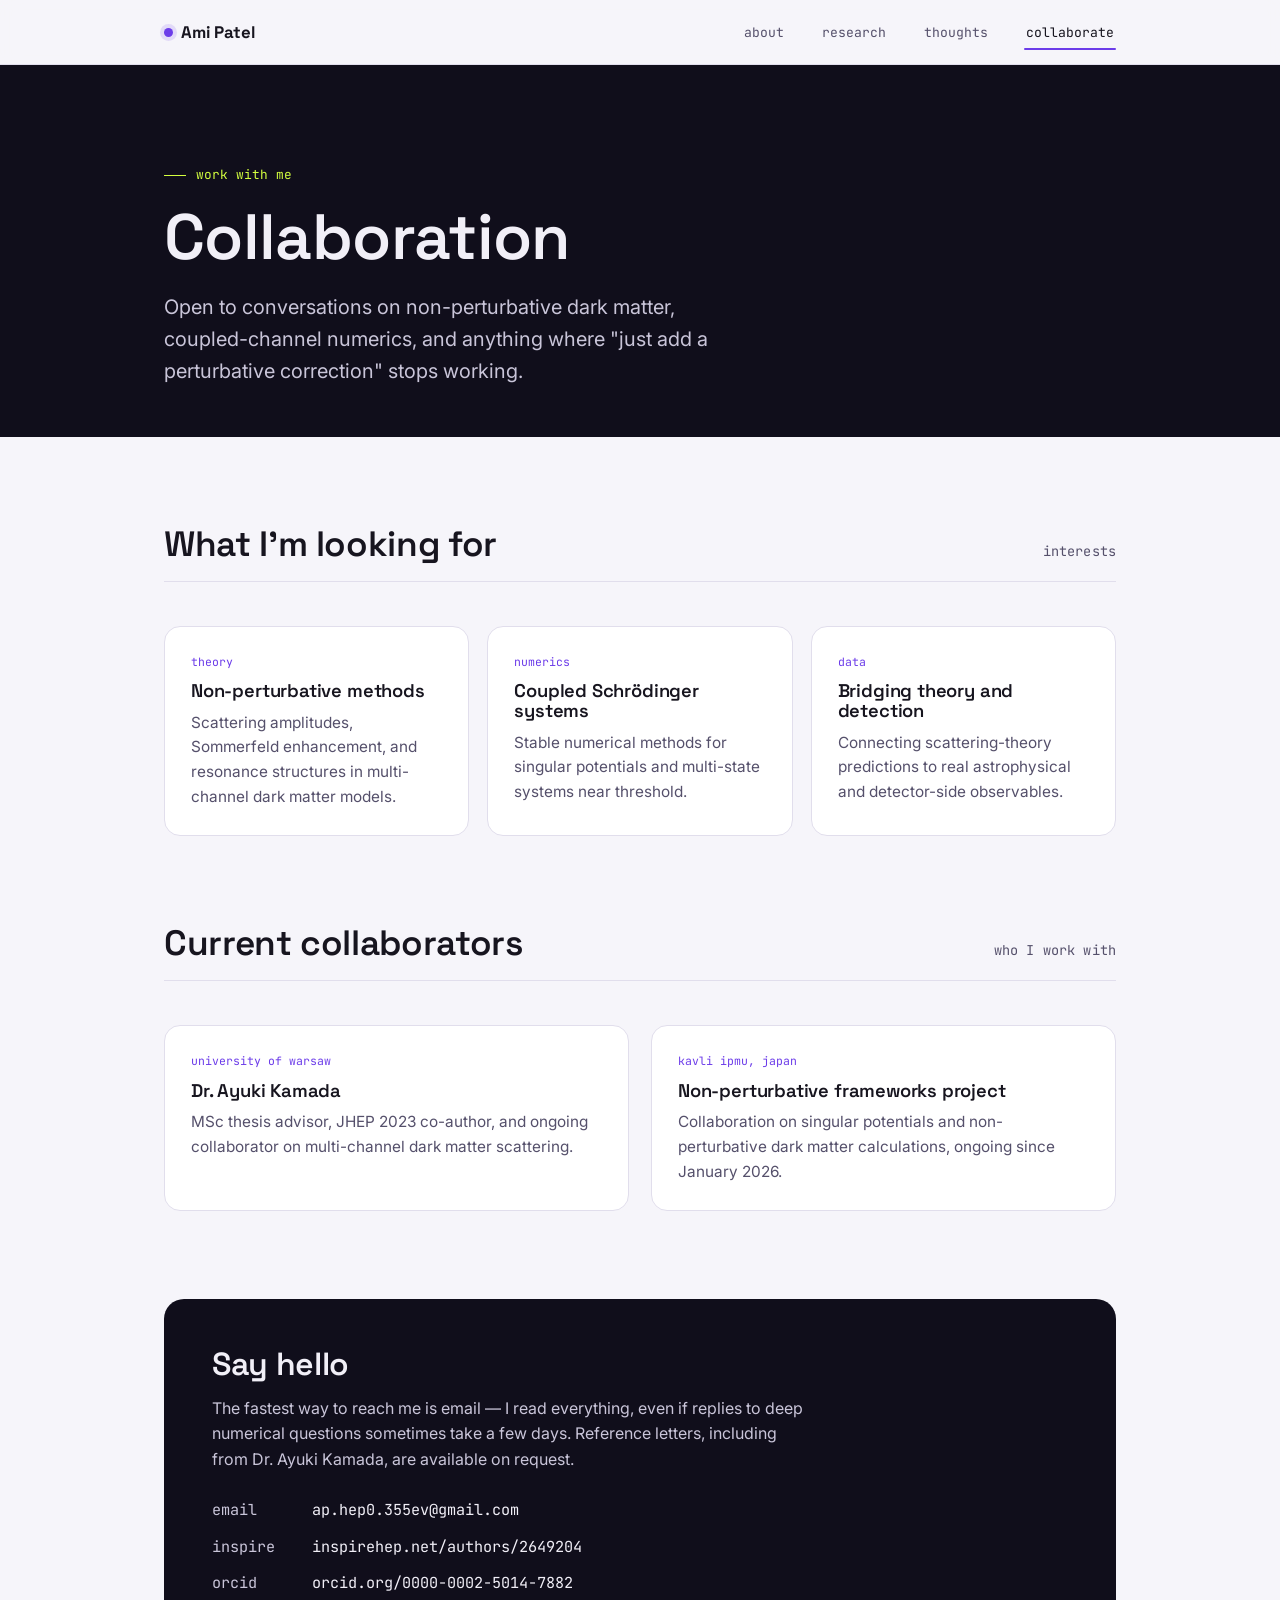
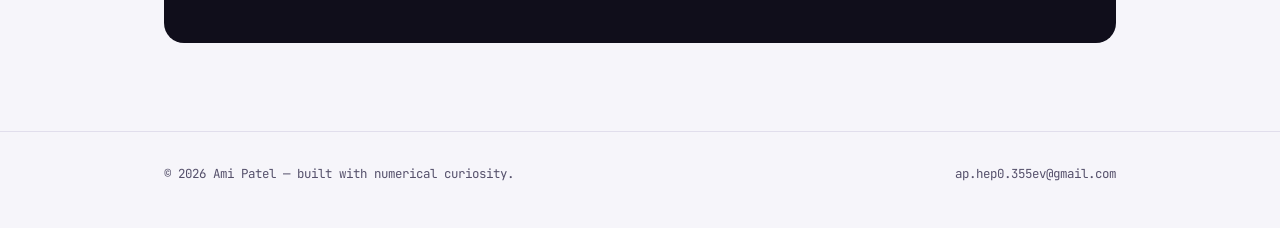
==== collaboration.html @ 32227dde "Add files via upload" ====
<!DOCTYPE html>
<html lang="en">
<head>
<meta charset="UTF-8">
<meta name="viewport" content="width=device-width, initial-scale=1.0">
<title>Collaboration — Ami Patel</title>
<meta name="description" content="Get in touch with Ami Patel about collaboration in dark matter theory and numerical methods.">
<link rel="preconnect" href="https://fonts.googleapis.com">
<link rel="preconnect" href="https://fonts.gstatic.com" crossorigin>
<link href="https://fonts.googleapis.com/css2?family=Space+Grotesk:wght@400;500;600;700&family=Inter:wght@400;500;600&family=JetBrains+Mono:wght@400;500&display=swap" rel="stylesheet">
<link rel="stylesheet" href="styles.css">
</head>
<body>

<nav class="site-nav">
  <div class="wrap">
    <a href="index.html" class="nav-mark"><span class="dot"></span>Ami Patel</a>
    <button class="nav-toggle" aria-expanded="false">menu</button>
    <div class="nav-links">
      <a href="index.html">about</a>
      <a href="research.html">research</a>
      <a href="thoughts.html">thoughts</a>
      <a href="collaboration.html" aria-current="page">collaborate</a>
    </div>
  </div>
</nav>

<header class="hero" style="padding-bottom: 10px;">
  <div class="wrap" style="padding-bottom: 40px;">
    <div class="eyebrow">work with me</div>
    <h1 style="font-size: clamp(2.2rem, 6vw, 4rem);">Collaboration</h1>
    <p class="subhead">Open to conversations on non-perturbative dark matter, coupled-channel
      numerics, and anything where "just add a perturbative correction" stops working.</p>
  </div>
</header>

<main>

  <section class="block">
    <div class="wrap">
      <div class="block-head">
        <h2>What I'm looking for</h2>
        <span class="idx mono">interests</span>
      </div>
      <div class="grid-3">
        <div class="card">
          <div class="card-eyebrow">theory</div>
          <h3>Non-perturbative methods</h3>
          <p>Scattering amplitudes, Sommerfeld enhancement, and resonance structures in
            multi-channel dark matter models.</p>
        </div>
        <div class="card">
          <div class="card-eyebrow">numerics</div>
          <h3>Coupled Schrödinger systems</h3>
          <p>Stable numerical methods for singular potentials and multi-state systems near
            threshold.</p>
        </div>
        <div class="card">
          <div class="card-eyebrow">data</div>
          <h3>Bridging theory and detection</h3>
          <p>Connecting scattering-theory predictions to real astrophysical and detector-side
            observables.</p>
        </div>
      </div>
    </div>
  </section>

  <section class="block" style="padding-top:0;">
    <div class="wrap">
      <div class="block-head">
        <h2>Current collaborators</h2>
        <span class="idx mono">who I work with</span>
      </div>
      <div class="grid-2">
        <div class="card">
          <div class="card-eyebrow">university of warsaw</div>
          <h3>Dr. Ayuki Kamada</h3>
          <p>MSc thesis advisor, JHEP 2023 co-author, and ongoing collaborator on multi-channel
            dark matter scattering.</p>
        </div>
        <div class="card">
          <div class="card-eyebrow">kavli ipmu, japan</div>
          <h3>Non-perturbative frameworks project</h3>
          <p>Collaboration on singular potentials and non-perturbative dark matter calculations,
            ongoing since January 2026.</p>
        </div>
      </div>
    </div>
  </section>

  <section class="block" style="padding-top:0;">
    <div class="wrap">
      <div class="collab-panel">
        <h2>Say hello</h2>
        <p>The fastest way to reach me is email — I read everything, even if replies to deep
          numerical questions sometimes take a few days. Reference letters, including from
          Dr. Ayuki Kamada, are available on request.</p>
        <div class="contact-list">
          <a href="mailto:ap.hep0.355ev@gmail.com"><span class="k">email</span> ap.hep0.355ev@gmail.com</a>
          <a href="#"><span class="k">inspire</span> inspirehep.net/authors/2649204</a>
          <a href="#"><span class="k">orcid</span> orcid.org/0000-0002-5014-7882</a>
        </div>
      </div>
    </div>
  </section>

</main>

<footer>
  <div class="wrap">
    <span>© 2026 Ami Patel — built with numerical curiosity.</span>
    <span><a href="mailto:ap.hep0.355ev@gmail.com">ap.hep0.355ev@gmail.com</a></span>
  </div>
</footer>

<script src="script.js"></script>
</body>
</html>
---- styles.css ----
/* ============================================================
   Ami Patel — Personal site
   Design tokens
   ============================================================ */

:root {
  /* Color */
  --paper:          #F6F5FA;   /* page background — cool off-white, violet undertone */
  --paper-raised:   #FFFFFF;   /* card surfaces */
  --void:           #100E1B;   /* deep background for hero / dark sections */
  --void-raised:    #18152A;   /* dark surfaces */
  --ink:            #17151F;   /* primary text on light */
  --ink-soft:       #55506B;   /* secondary text on light */
  --bone:           #F1EFF7;   /* primary text on dark */
  --mist:           #C9C5D9;   /* muted text / rules on dark */
  --hairline:       #E1DEEC;   /* rules on light */
  --signal-violet:  #6C3CE9;   /* theory / wavefunction accent */
  --signal-violet-dim: #8B6EF0;
  --signal-lime:    #D4FF3F;   /* detection / pop accent */
  --signal-lime-dim: #A9CC33;

  /* Type */
  --font-display: "Space Grotesk", "Helvetica Neue", Arial, sans-serif;
  --font-body:    "Inter", "Helvetica Neue", Arial, sans-serif;
  --font-mono:    "JetBrains Mono", "SF Mono", Consolas, monospace;

  /* Layout */
  --max-w: 1080px;
  --edge: clamp(20px, 5vw, 64px);
}

* { box-sizing: border-box; }
html { scroll-behavior: smooth; }

body {
  margin: 0;
  background: var(--paper);
  color: var(--ink);
  font-family: var(--font-body);
  font-size: 16px;
  line-height: 1.6;
  -webkit-font-smoothing: antialiased;
}

img, svg { display: block; max-width: 100%; }

a { color: inherit; text-decoration: none; }

h1, h2, h3, h4 {
  font-family: var(--font-display);
  font-weight: 600;
  line-height: 1.08;
  margin: 0;
  letter-spacing: -0.01em;
}

p { margin: 0 0 1em; }
p:last-child { margin-bottom: 0; }

.mono {
  font-family: var(--font-mono);
  letter-spacing: 0.01em;
}

.wrap {
  max-width: var(--max-w);
  margin: 0 auto;
  padding: 0 var(--edge);
}

/* ---------------- Nav ---------------- */

.site-nav {
  position: sticky;
  top: 0;
  z-index: 50;
  background: rgba(246, 245, 250, 0.86);
  backdrop-filter: blur(10px);
  border-bottom: 1px solid var(--hairline);
}

.site-nav .wrap {
  display: flex;
  align-items: center;
  justify-content: space-between;
  height: 64px;
}

.nav-mark {
  font-family: var(--font-display);
  font-weight: 700;
  font-size: 1.05rem;
  display: flex;
  align-items: center;
  gap: 8px;
}

.nav-mark .dot {
  width: 9px;
  height: 9px;
  border-radius: 50%;
  background: var(--signal-violet);
  box-shadow: 0 0 0 4px rgba(108, 60, 233, 0.14);
}

.nav-links {
  display: flex;
  gap: clamp(16px, 3vw, 34px);
  font-family: var(--font-mono);
  font-size: 0.82rem;
  text-transform: lowercase;
}

.nav-links a {
  position: relative;
  padding: 4px 2px;
  color: var(--ink-soft);
  transition: color 0.15s ease;
}

.nav-links a:hover,
.nav-links a[aria-current="page"] { color: var(--ink); }

.nav-links a[aria-current="page"]::after {
  content: "";
  position: absolute;
  left: 0; right: 0; bottom: -3px;
  height: 2px;
  background: var(--signal-violet);
  border-radius: 2px;
}

.nav-toggle {
  display: none;
}

/* ---------------- Buttons / tags ---------------- */

.btn {
  display: inline-flex;
  align-items: center;
  gap: 8px;
  font-family: var(--font-mono);
  font-size: 0.85rem;
  padding: 11px 20px;
  border-radius: 999px;
  border: 1px solid var(--ink);
  background: transparent;
  color: var(--ink);
  cursor: pointer;
  transition: transform 0.15s ease, background 0.15s ease, color 0.15s ease;
}

.btn:hover { transform: translateY(-1px); }

.btn-solid {
  background: var(--ink);
  color: var(--bone);
  border-color: var(--ink);
}

.btn-solid:hover { background: var(--signal-violet); border-color: var(--signal-violet); }

.btn-pop {
  background: var(--signal-lime);
  color: var(--void);
  border-color: var(--signal-lime);
  font-weight: 600;
}

.btn-pop:hover { background: var(--bone); border-color: var(--bone); }

.tag {
  display: inline-block;
  font-family: var(--font-mono);
  font-size: 0.72rem;
  text-transform: lowercase;
  padding: 4px 10px;
  border-radius: 999px;
  border: 1px solid var(--hairline);
  color: var(--ink-soft);
}

/* ---------------- Hero (dark) ---------------- */

.hero {
  background: var(--void);
  color: var(--bone);
  overflow: hidden;
  position: relative;
}

.hero .wrap {
  padding-top: clamp(56px, 10vw, 100px);
  padding-bottom: clamp(32px, 6vw, 56px);
}

.eyebrow {
  font-family: var(--font-mono);
  font-size: 0.8rem;
  color: var(--signal-lime);
  text-transform: lowercase;
  margin-bottom: 18px;
  display: flex;
  align-items: center;
  gap: 10px;
}

.eyebrow::before {
  content: "";
  width: 22px;
  height: 1px;
  background: var(--signal-lime);
}

.hero h1 {
  font-size: clamp(2.6rem, 7vw, 5.2rem);
  color: var(--bone);
}

.hero h1 em {
  font-style: normal;
  color: var(--signal-violet-dim);
}

.hero .subhead {
  margin-top: 18px;
  max-width: 46ch;
  font-size: clamp(1.05rem, 2vw, 1.25rem);
  color: var(--mist);
}

.hero-actions {
  margin-top: 34px;
  display: flex;
  gap: 14px;
  flex-wrap: wrap;
}

.hero .btn { border-color: var(--mist); color: var(--bone); }
.hero .btn-solid { background: var(--bone); color: var(--void); border-color: var(--bone); }
.hero .btn-solid:hover { background: var(--signal-lime); border-color: var(--signal-lime); color: var(--void); }

/* signature wave visual */

.wave-hero {
  width: 100%;
  height: auto;
  margin-top: clamp(20px, 6vw, 48px);
}

.wave-path-in {
  fill: none;
  stroke: var(--signal-violet-dim);
  stroke-width: 2.5;
  stroke-linecap: round;
  stroke-dasharray: 8 14;
  animation: flow 2.6s linear infinite;
}

.wave-path-out {
  fill: none;
  stroke: var(--signal-lime);
  stroke-width: 2.5;
  stroke-linecap: round;
  stroke-dasharray: 8 14;
  animation: flow 1.7s linear infinite;
}

.wave-barrier {
  stroke: var(--mist);
  stroke-width: 1.2;
  stroke-dasharray: 3 6;
  opacity: 0.55;
}

.wave-label {
  font-family: var(--font-mono);
  font-size: 12px;
  fill: var(--mist);
}

.wave-pulse {
  fill: var(--signal-lime);
  animation: pulse 1.8s ease-in-out infinite;
  transform-origin: 600px 150px;
}

@keyframes flow { to { stroke-dashoffset: -220; } }
@keyframes pulse {
  0%, 100% { transform: scale(1); opacity: 1; }
  50% { transform: scale(1.9); opacity: 0.45; }
}

@media (prefers-reduced-motion: reduce) {
  .wave-path-in, .wave-path-out, .wave-pulse { animation: none; }
}

/* ---------------- Sections (light) ---------------- */

section.block {
  padding: clamp(48px, 8vw, 88px) 0;
}

.block-head {
  display: flex;
  align-items: baseline;
  justify-content: space-between;
  gap: 24px;
  margin-bottom: clamp(28px, 5vw, 44px);
  border-bottom: 1px solid var(--hairline);
  padding-bottom: 18px;
}

.block-head h2 {
  font-size: clamp(1.6rem, 3.4vw, 2.2rem);
}

.block-head .idx {
  font-family: var(--font-mono);
  font-size: 0.85rem;
  color: var(--ink-soft);
}

.lede {
  font-size: 1.1rem;
  color: var(--ink-soft);
  max-width: 62ch;
  margin-bottom: 28px;
}

/* ---------------- Cards / grids ---------------- */

.grid-2 { display: grid; grid-template-columns: 1fr 1fr; gap: 22px; }
.grid-3 { display: grid; grid-template-columns: repeat(3, 1fr); gap: 18px; }

@media (max-width: 760px) {
  .grid-2, .grid-3 { grid-template-columns: 1fr; }
}

.card {
  background: var(--paper-raised);
  border: 1px solid var(--hairline);
  border-radius: 16px;
  padding: 26px;
  transition: border-color 0.15s ease, transform 0.15s ease;
}

.card:hover { border-color: var(--signal-violet); transform: translateY(-2px); }

.card .card-eyebrow {
  font-family: var(--font-mono);
  font-size: 0.72rem;
  color: var(--signal-violet);
  text-transform: lowercase;
  margin-bottom: 10px;
}

.card h3 {
  font-size: 1.15rem;
  margin-bottom: 10px;
}

.card p { color: var(--ink-soft); font-size: 0.96rem; }

.card-foot {
  margin-top: 16px;
  display: flex;
  gap: 8px;
  flex-wrap: wrap;
}

/* channel / timeline rows (research page) */

.channel {
  display: grid;
  grid-template-columns: 120px 1fr;
  gap: 24px;
  padding: 26px 0;
  border-top: 1px solid var(--hairline);
}

.channel:last-child { border-bottom: 1px solid var(--hairline); }

.channel .ch-meta {
  font-family: var(--font-mono);
  font-size: 0.78rem;
  color: var(--ink-soft);
}

.channel .ch-meta .status {
  display: inline-block;
  margin-top: 8px;
  padding: 3px 9px;
  border-radius: 999px;
  background: rgba(108, 60, 233, 0.1);
  color: var(--signal-violet);
  font-size: 0.7rem;
}

.channel h3 { font-size: 1.25rem; margin-bottom: 10px; }
.channel p { color: var(--ink-soft); }

@media (max-width: 640px) {
  .channel { grid-template-columns: 1fr; gap: 10px; }
}

/* publication block */

.pub {
  background: var(--void);
  color: var(--bone);
  border-radius: 20px;
  padding: clamp(26px, 5vw, 42px);
  display: flex;
  flex-direction: column;
  gap: 14px;
}

.pub .card-eyebrow { color: var(--signal-lime); font-family: var(--font-mono); font-size: 0.75rem; text-transform: lowercase; }
.pub h3 { font-size: clamp(1.2rem, 2.6vw, 1.6rem); color: var(--bone); }
.pub .byline { color: var(--mist); font-family: var(--font-mono); font-size: 0.82rem; }
.pub p { color: var(--mist); }

/* timeline (presentations — genuinely chronological) */

.timeline { border-top: 1px solid var(--hairline); }

.t-row {
  display: grid;
  grid-template-columns: 90px 1fr;
  gap: 20px;
  padding: 16px 0;
  border-bottom: 1px solid var(--hairline);
  align-items: baseline;
}

.t-row .t-year { font-family: var(--font-mono); font-size: 0.85rem; color: var(--signal-violet); }
.t-row .t-name { color: var(--ink); }
.t-row .t-loc { color: var(--ink-soft); font-size: 0.9rem; }

/* skills */

.skill-group h4 {
  font-family: var(--font-mono);
  font-size: 0.78rem;
  text-transform: lowercase;
  color: var(--signal-violet);
  margin-bottom: 10px;
}

.skill-group .pills { display: flex; flex-wrap: wrap; gap: 8px; margin-bottom: 26px; }

/* ---------------- Blog / thoughts ---------------- */

.post {
  border-top: 1px solid var(--hairline);
  padding: 32px 0;
  display: grid;
  grid-template-columns: 150px 1fr;
  gap: 24px;
}

.post:last-child { border-bottom: 1px solid var(--hairline); }

.post .p-date {
  font-family: var(--font-mono);
  font-size: 0.8rem;
  color: var(--ink-soft);
}

.post h3 { font-size: 1.3rem; margin-bottom: 12px; }
.post .p-body { color: var(--ink-soft); max-width: 66ch; }
.post .p-body p { margin-bottom: 0.9em; }

@media (max-width: 640px) {
  .post { grid-template-columns: 1fr; gap: 8px; }
}

/* ---------------- Collaboration page ---------------- */

.collab-panel {
  background: var(--void);
  color: var(--bone);
  border-radius: 20px;
  padding: clamp(28px, 5vw, 48px);
}

.collab-panel h2 { color: var(--bone); font-size: clamp(1.6rem, 3vw, 2rem); margin-bottom: 14px; }
.collab-panel p { color: var(--mist); max-width: 60ch; }

.contact-list {
  margin-top: 26px;
  display: flex;
  flex-direction: column;
  gap: 12px;
}

.contact-list a, .contact-list span {
  font-family: var(--font-mono);
  font-size: 0.95rem;
  color: var(--bone);
  display: flex;
  align-items: center;
  gap: 10px;
}

.contact-list a:hover { color: var(--signal-lime); }

.contact-list .k {
  color: var(--mist);
  width: 90px;
  flex-shrink: 0;
}

/* ---------------- Footer ---------------- */

footer {
  border-top: 1px solid var(--hairline);
  padding: 32px 0 44px;
}

footer .wrap {
  display: flex;
  justify-content: space-between;
  align-items: center;
  flex-wrap: wrap;
  gap: 12px;
  font-family: var(--font-mono);
  font-size: 0.78rem;
  color: var(--ink-soft);
}

footer a:hover { color: var(--signal-violet); }

/* ---------------- Mobile nav ---------------- */

@media (max-width: 640px) {
  .nav-links {
    position: fixed;
    inset: 64px 0 0 0;
    background: var(--paper);
    flex-direction: column;
    padding: 28px var(--edge);
    gap: 22px;
    font-size: 1rem;
    transform: translateY(-8px);
    opacity: 0;
    pointer-events: none;
    transition: opacity 0.18s ease, transform 0.18s ease;
  }
  .nav-links.open {
    opacity: 1;
    transform: translateY(0);
    pointer-events: auto;
  }
  .nav-toggle {
    display: block;
    background: none;
    border: none;
    font-family: var(--font-mono);
    font-size: 0.85rem;
    color: var(--ink);
    cursor: pointer;
  }
}
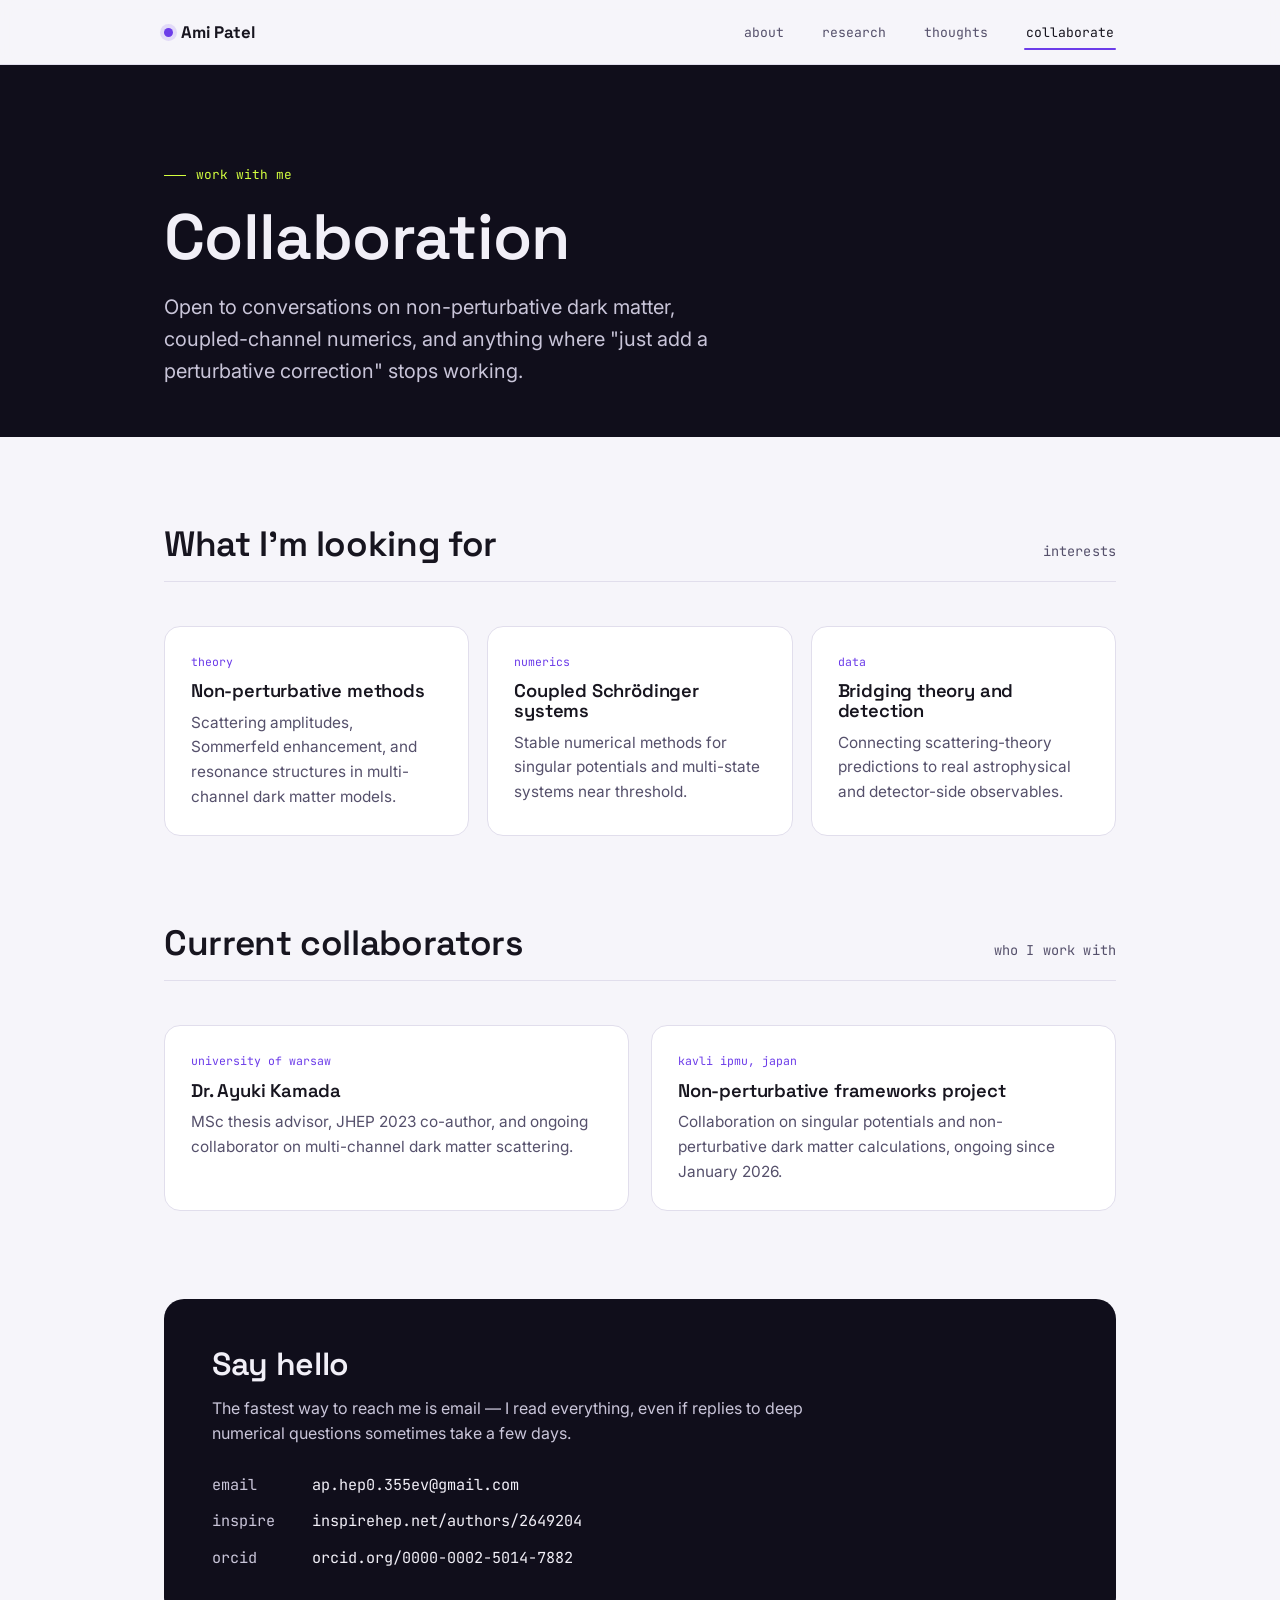
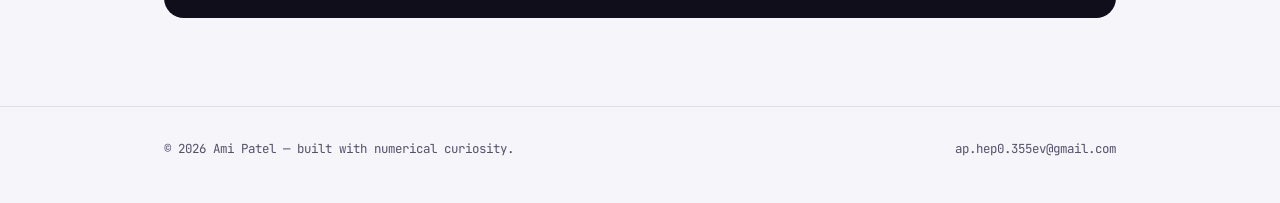
==== commit 69dd9582: "collaboration.html" ====
--- a/collaboration.html
+++ b/collaboration.html
@@ -93,8 +93,7 @@
       <div class="collab-panel">
         <h2>Say hello</h2>
         <p>The fastest way to reach me is email — I read everything, even if replies to deep
-          numerical questions sometimes take a few days. Reference letters, including from
-          Dr. Ayuki Kamada, are available on request.</p>
+          numerical questions sometimes take a few days.</p>
         <div class="contact-list">
           <a href="mailto:ap.hep0.355ev@gmail.com"><span class="k">email</span> ap.hep0.355ev@gmail.com</a>
           <a href="#"><span class="k">inspire</span> inspirehep.net/authors/2649204</a>
